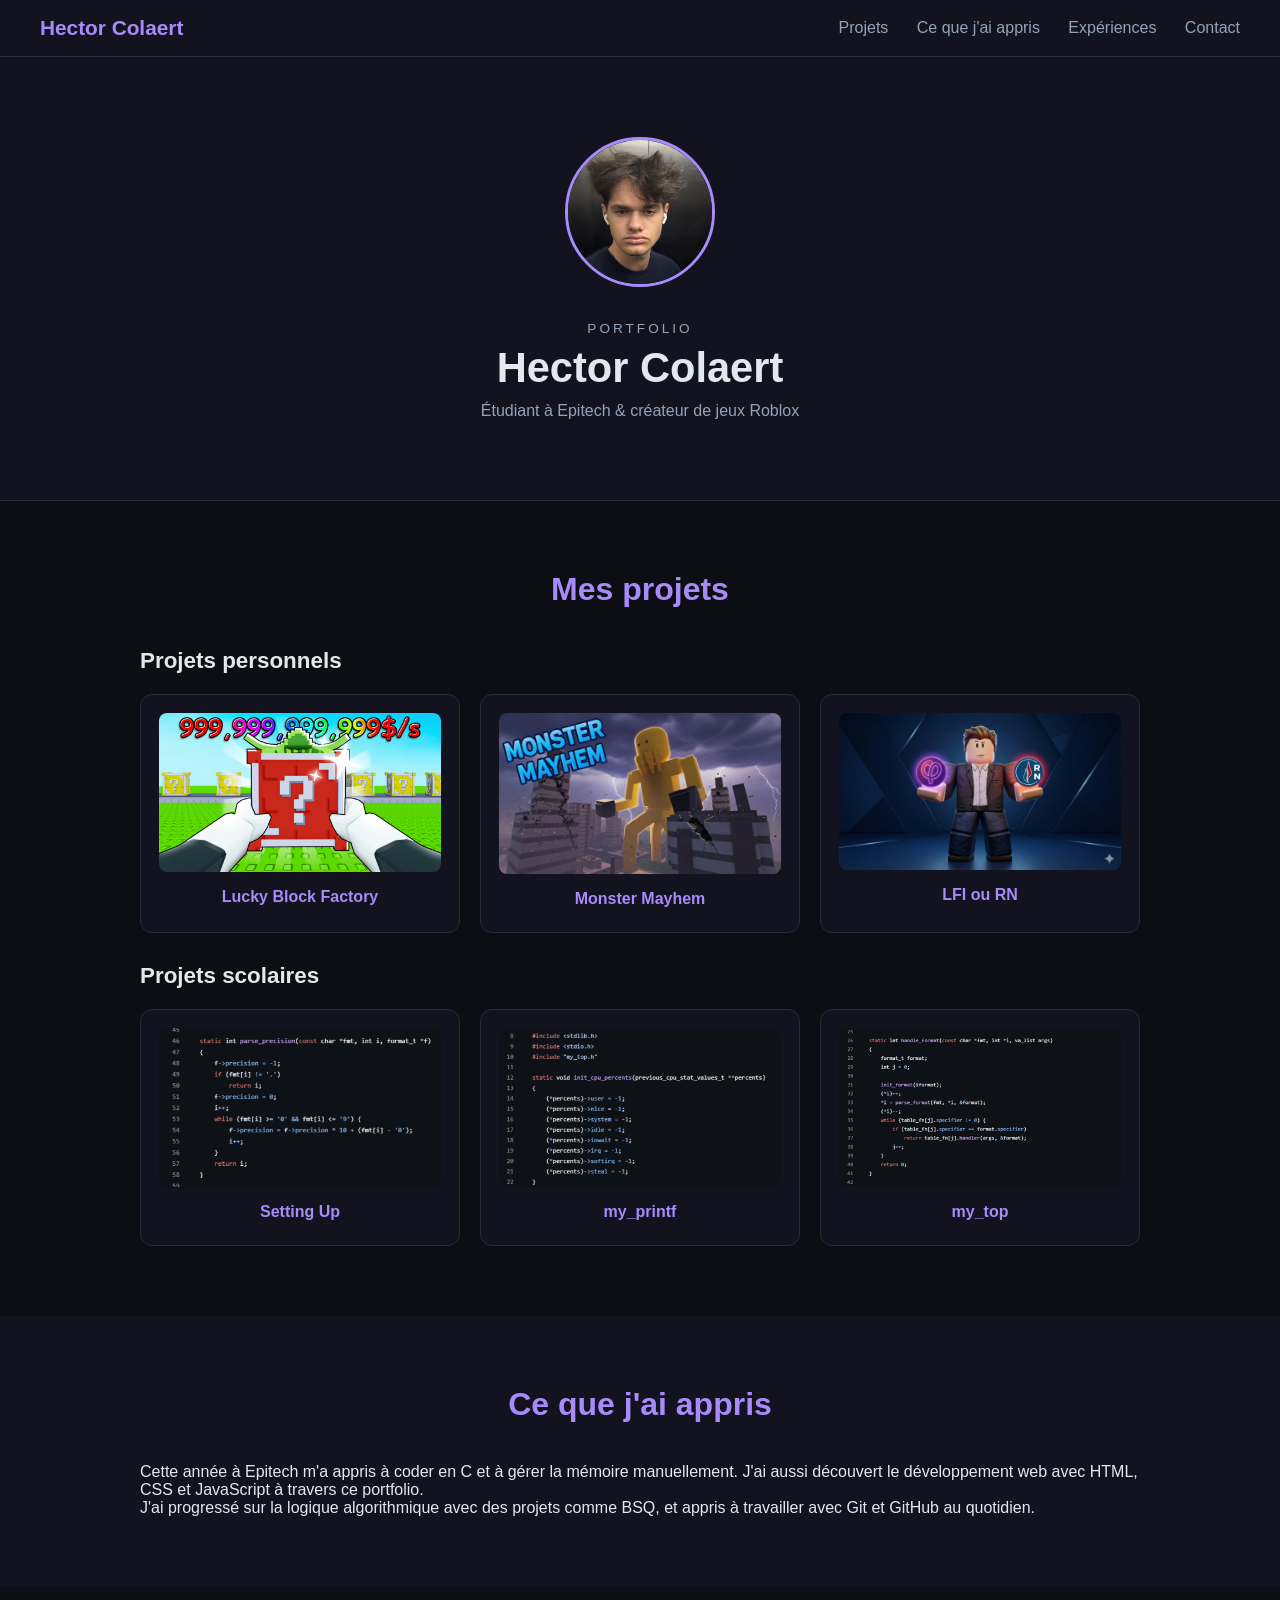
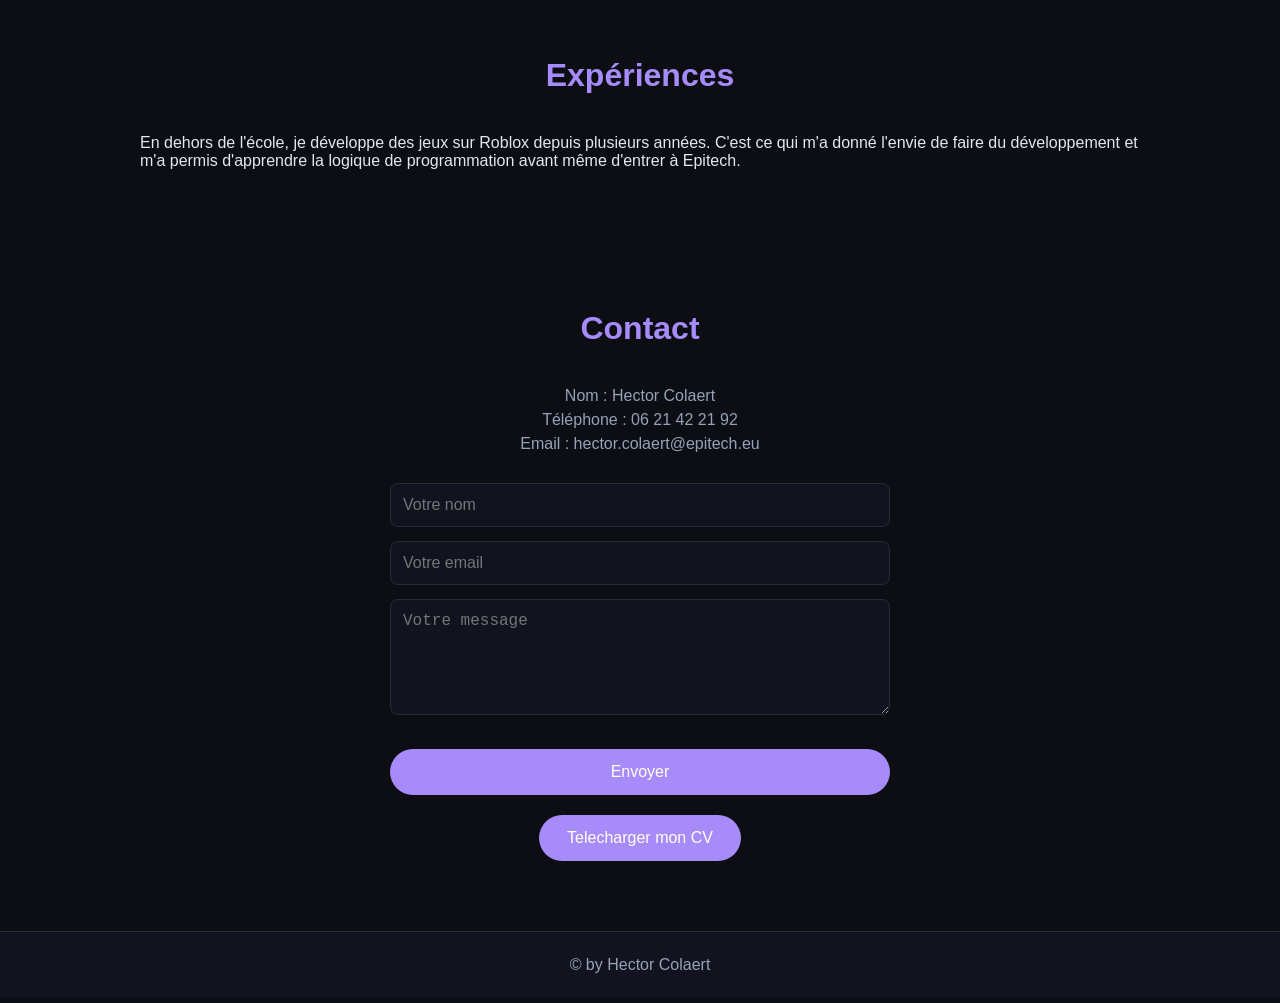
==== index.html @ 23e1df90 "feat: full portfolio added" ====
<!DOCTYPE html>
<html lang="fr">
<head>
    <meta charset="UTF-8">
    <meta name="viewport" content="width=device-width, initial-scale=1.0">
    <title>Portfolio - Hector Colaert</title>
    <link rel="stylesheet" href="css/style.css">
</head>
<body>

    <nav class="navbar">
        <span class="logo">Hector Colaert</span>
        <div class="links">
            <a href="#projets">Projets</a>
            <a href="#parcours">Ce que j'ai appris</a>
            <a href="#experiences">Expériences</a>
            <a href="#contact">Contact</a>
        </div>
    </nav>

    <header class="hero">
        <img src="assets/Images/pp.png" alt="Photo de Hector Colaert" class="hero__photo">
        <p class="hero__label">PORTFOLIO</p>
        <h1>Hector Colaert</h1>
        <p>Étudiant à Epitech &amp; créateur de jeux Roblox</p>
    </header>

    <section id="projets">
        <div class="container">
            <h2>Mes projets</h2>

            <h3 class="sous-titre">Projets personnels</h3>
            <div class="grille" id="grille-perso"></div>

            <h3 class="sous-titre">Projets scolaires</h3>
            <div class="grille" id="grille-pro"></div>
        </div>
    </section>

    <section id="parcours" class="alt">
        <div class="container">
            <h2>Ce que j'ai appris</h2>
            <p>Cette année à Epitech m'a appris à coder en C et à gérer la mémoire manuellement. J'ai aussi découvert le développement web avec HTML, CSS et JavaScript à travers ce portfolio.</p>
            <p>J'ai progressé sur la logique algorithmique avec des projets comme BSQ, et appris à travailler avec Git et GitHub au quotidien.</p>
        </div>
    </section>

    <section id="experiences">
        <div class="container">
            <h2>Expériences</h2>
            <p>En dehors de l'école, je développe des jeux sur Roblox depuis plusieurs années. C'est ce qui m'a donné l'envie de faire du développement et m'a permis d'apprendre la logique de programmation avant même d'entrer à Epitech.</p>
        </div>
    </section>

    <section id="contact">
        <div class="container">
            <h2>Contact</h2>
            <p>Nom : Hector Colaert</p>
            <p>Téléphone : 06 21 42 21 92</p>
            <p>Email : hector.colaert@epitech.eu</p>

            <form class="formulaire">
                <input type="text" placeholder="Votre nom">
                <input type="email" placeholder="Votre email">
                <textarea rows="5" placeholder="Votre message"></textarea>
                <button type="submit" class="bouton">Envoyer</button>
            </form>

            <a class="bouton" href="assets/CV/CV_Hector.pdf" download>Telecharger mon CV</a>
        </div>
    </section>

    <footer>
        <p>&copy; by Hector Colaert</p>
    </footer>

    <div class="modal" id="modal">
        <div class="modal__contenu">
            <span class="modal__fermer" id="modal-fermer">&times;</span>
            <img id="modal-image" src="" alt="">
            <h3 id="modal-nom"></h3>
            <p id="modal-des"></p>
            <a id="modal-lien" href="" target="_blank" class="bouton">Voir le projet</a>
        </div>
    </div>

    <script src="Links/games.js"></script>
    <script src="js/main.js"></script>
</body>
</html>
---- css/style.css ----
* { margin: 0; padding: 0; box-sizing: border-box; }

body {
    font-family: 'Segoe UI', sans-serif;
    background: #0d0d14;
    color: #e2e8f0;
}

.navbar {
    display: flex;
    justify-content: space-between;
    align-items: center;
    background: #13131f;
    padding: 16px 40px;
    position: sticky;
    top: 0;
    border-bottom: 1px solid #2a2a3d;
}

.logo { color: #a78bfa; font-weight: bold; font-size: 1.3rem; }
.links a { color: #94a3b8; text-decoration: none; margin-left: 24px; }
.links a:hover { color: #a78bfa; }

.hero {
    background: #13131f;
    text-align: center;
    padding: 80px 20px;
    border-bottom: 1px solid #2a2a3d;
}
.hero h1 { font-size: 2.6rem; }
.hero p { color: #94a3b8; margin-top: 10px; }

.hero__photo {
    width: 150px;
    height: 150px;
    border-radius: 50%;
    border: 3px solid #a78bfa;
    margin-bottom: 20px;
}

.hero__label {
    color: #94a3b8;
    letter-spacing: 3px;
    font-size: 0.85rem;
    margin-bottom: 8px;
}

section { padding: 70px 20px; }
section.alt { background: #13131f; }
.container { max-width: 1000px; margin: 0 auto; }

h2 { color: #a78bfa; text-align: center; font-size: 2rem; margin-bottom: 40px; }
.sous-titre { font-size: 1.4rem; margin: 30px 0 20px; }

.grille {
    display: grid;
    grid-template-columns: repeat(3, 1fr);
    gap: 20px;
}

.projet {
    background: #13131f;
    border: 1px solid #2a2a3d;
    border-radius: 12px;
    padding: 18px;
    text-align: center;
    cursor: pointer;
    transition: border-color .2s, transform .2s;
}

.projet:hover {
    transform: translateY(-5px);
    border-color: #a78bfa;
}

.projet img { width: 100%; border-radius: 8px; }
.projet h4 { color: #a78bfa; margin: 12px 0 6px; }

.modal {
    display: none;
    position: fixed;
    top: 0;
    left: 0;
    width: 100%;
    height: 100%;
    background: rgba(0, 0, 0, 0.75);
    justify-content: center;
    align-items: center;
    z-index: 100;
}
.modal.ouvert { display: flex; }
.modal__contenu {
    background: #13131f;
    border: 1px solid #2a2a3d;
    border-radius: 12px;
    padding: 30px;
    max-width: 450px;
    width: 90%;
    text-align: center;
    position: relative;
}

.modal__contenu img { width: 100%; border-radius: 8px; }
.modal__contenu h3 { color: #a78bfa; margin: 16px 0 10px; }
.modal__contenu p { color: #94a3b8; margin-bottom: 20px; }

.modal__fermer {
    position: absolute;
    top: 12px;
    right: 18px;
    font-size: 1.8rem;
    cursor: pointer;
    color: #94a3b8;
}

#contact { text-align: center; }
#contact p { color: #94a3b8; margin: 6px 0; }

.formulaire {
    display: flex;
    flex-direction: column;
    gap: 14px;
    max-width: 500px;
    margin: 30px auto 0;
}

.formulaire input,
.formulaire textarea {
    padding: 12px;
    border-radius: 8px;
    border: 1px solid #2a2a3d;
    background: #13131f;
    color: #e2e8f0;
    font-size: 1rem;
}

.formulaire textarea { resize: vertical; }
.bouton {
    display: inline-block;
    background: #a78bfa;
    color: white;
    padding: 14px 28px;
    border-radius: 30px;
    text-decoration: none;
    margin-top: 20px;
    border: none;
    cursor: pointer;
    font-size: 1rem;
}
.bouton:hover { background: #7c3aed; }

footer {
    background: #13131f;
    color: #94a3b8;
    text-align: center;
    padding: 24px;
    border-top: 1px solid #2a2a3d;
}

@media (max-width: 700px) {
    .grille { grid-template-columns: 1fr; }
    .navbar { flex-direction: column; gap: 10px; }
}
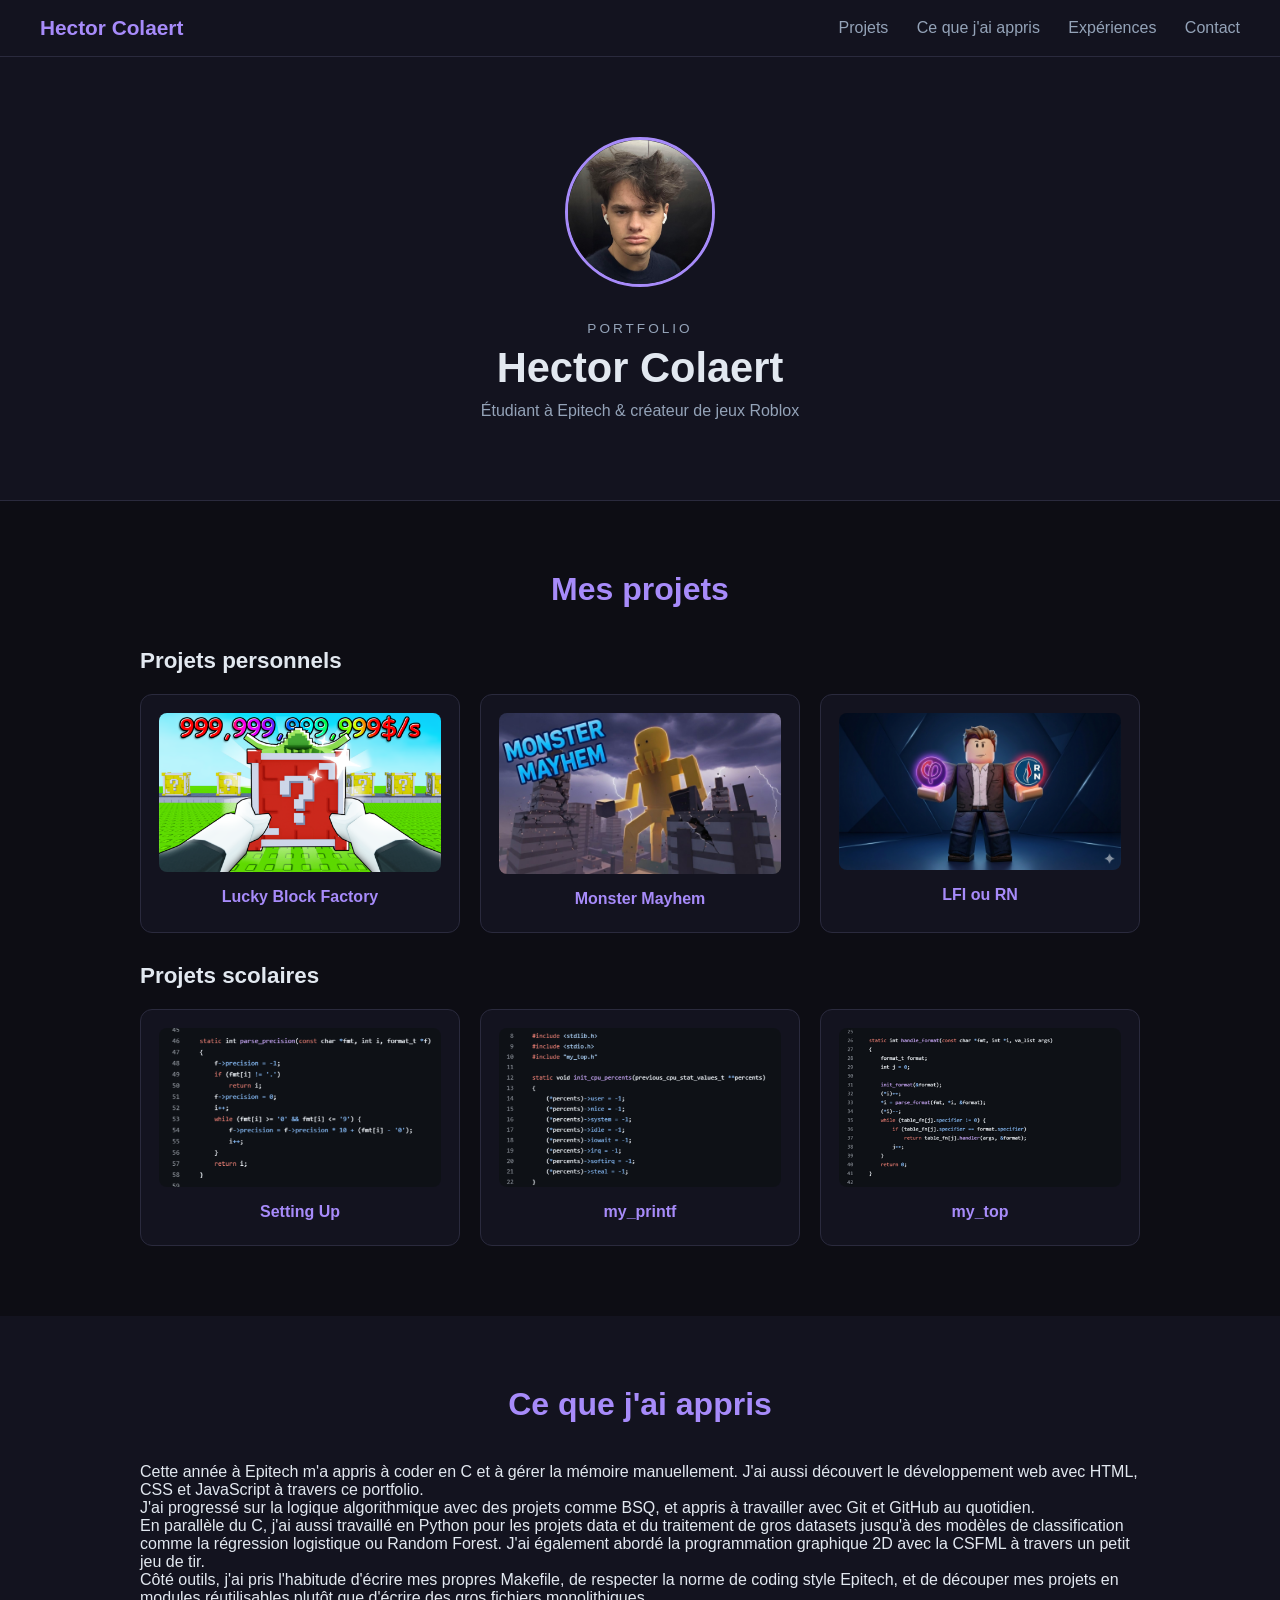
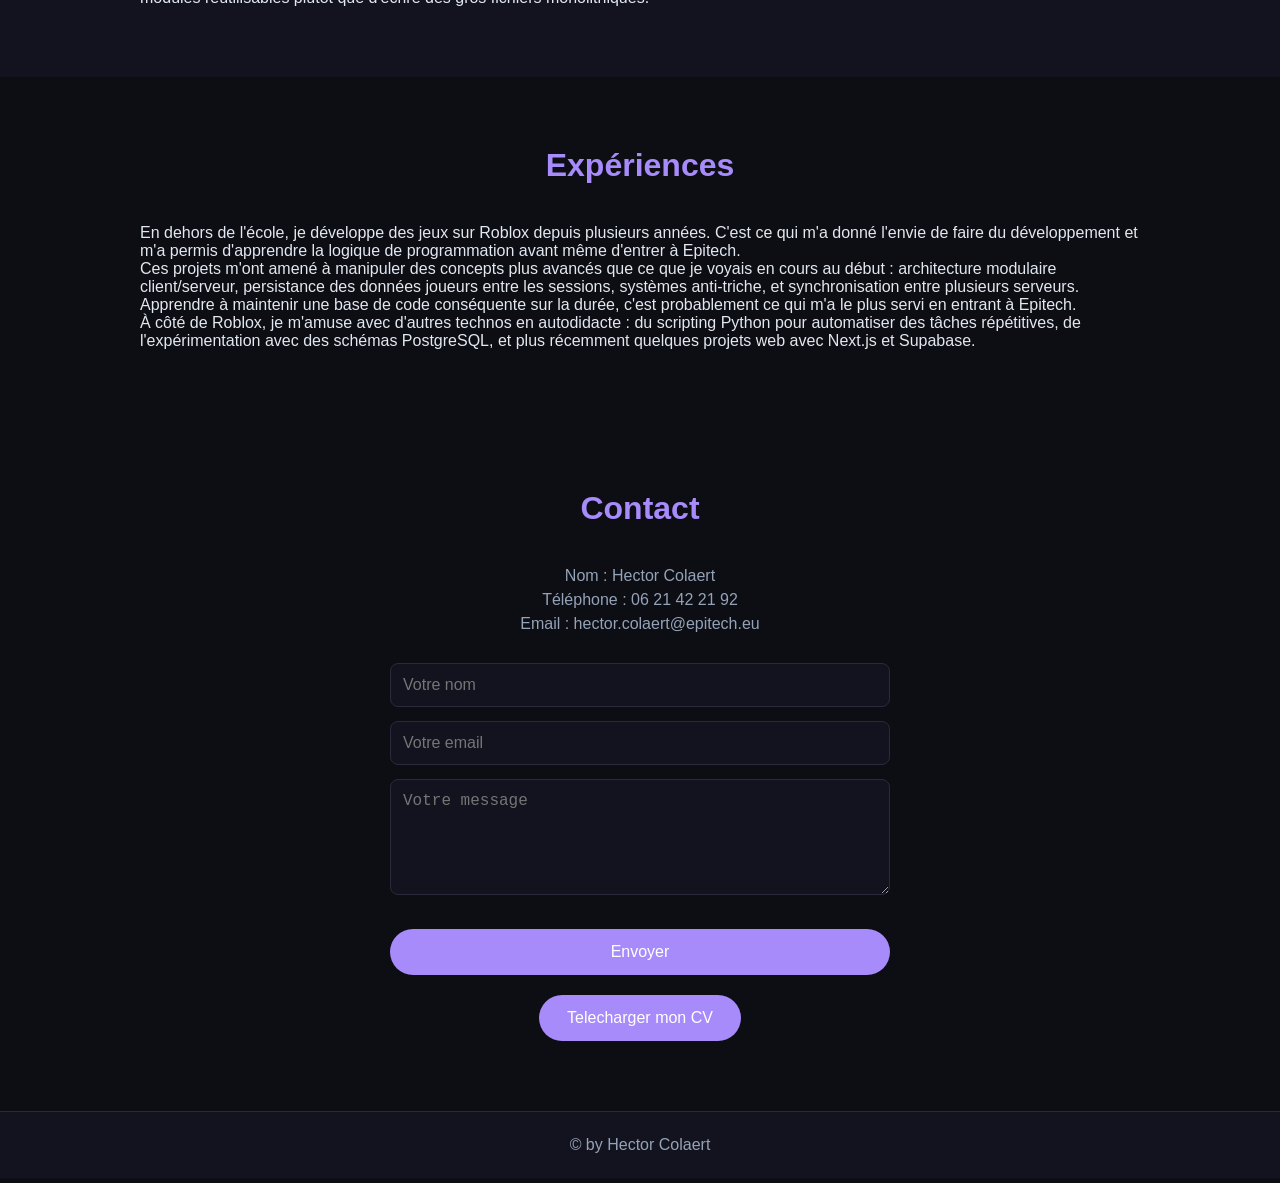
==== commit ab72f796: "fix: expérience et parcours enrichis" ====
--- a/index.html
+++ b/index.html
@@ -37,20 +37,24 @@
         </div>
     </section>
 
-    <section id="parcours" class="alt">
-        <div class="container">
-            <h2>Ce que j'ai appris</h2>
-            <p>Cette année à Epitech m'a appris à coder en C et à gérer la mémoire manuellement. J'ai aussi découvert le développement web avec HTML, CSS et JavaScript à travers ce portfolio.</p>
-            <p>J'ai progressé sur la logique algorithmique avec des projets comme BSQ, et appris à travailler avec Git et GitHub au quotidien.</p>
-        </div>
-    </section>
+<section id="parcours" class="alt">
+    <div class="container">
+        <h2>Ce que j'ai appris</h2>
+        <p>Cette année à Epitech m'a appris à coder en C et à gérer la mémoire manuellement. J'ai aussi découvert le développement web avec HTML, CSS et JavaScript à travers ce portfolio.</p>
+        <p>J'ai progressé sur la logique algorithmique avec des projets comme BSQ, et appris à travailler avec Git et GitHub au quotidien.</p>
+        <p>En parallèle du C, j'ai aussi travaillé en Python pour les projets data et du traitement de gros datasets jusqu'à des modèles de classification comme la régression logistique ou Random Forest. J'ai également abordé la programmation graphique 2D avec la CSFML à travers un petit jeu de tir.</p>
+        <p>Côté outils, j'ai pris l'habitude d'écrire mes propres Makefile, de respecter la norme de coding style Epitech, et de découper mes projets en modules réutilisables plutôt que d'écrire des gros fichiers monolithiques.</p>
+    </div>
+</section>
 
-    <section id="experiences">
-        <div class="container">
-            <h2>Expériences</h2>
-            <p>En dehors de l'école, je développe des jeux sur Roblox depuis plusieurs années. C'est ce qui m'a donné l'envie de faire du développement et m'a permis d'apprendre la logique de programmation avant même d'entrer à Epitech.</p>
-        </div>
-    </section>
+<section id="experiences">
+    <div class="container">
+        <h2>Expériences</h2>
+        <p>En dehors de l'école, je développe des jeux sur Roblox depuis plusieurs années. C'est ce qui m'a donné l'envie de faire du développement et m'a permis d'apprendre la logique de programmation avant même d'entrer à Epitech.</p>
+        <p>Ces projets m'ont amené à manipuler des concepts plus avancés que ce que je voyais en cours au début : architecture modulaire client/serveur, persistance des données joueurs entre les sessions, systèmes anti-triche, et synchronisation entre plusieurs serveurs. Apprendre à maintenir une base de code conséquente sur la durée, c'est probablement ce qui m'a le plus servi en entrant à Epitech.</p>
+        <p>À côté de Roblox, je m'amuse avec d'autres technos en autodidacte : du scripting Python pour automatiser des tâches répétitives, de l'expérimentation avec des schémas PostgreSQL, et plus récemment quelques projets web avec Next.js et Supabase.</p>
+    </div>
+</section>
 
     <section id="contact">
         <div class="container">
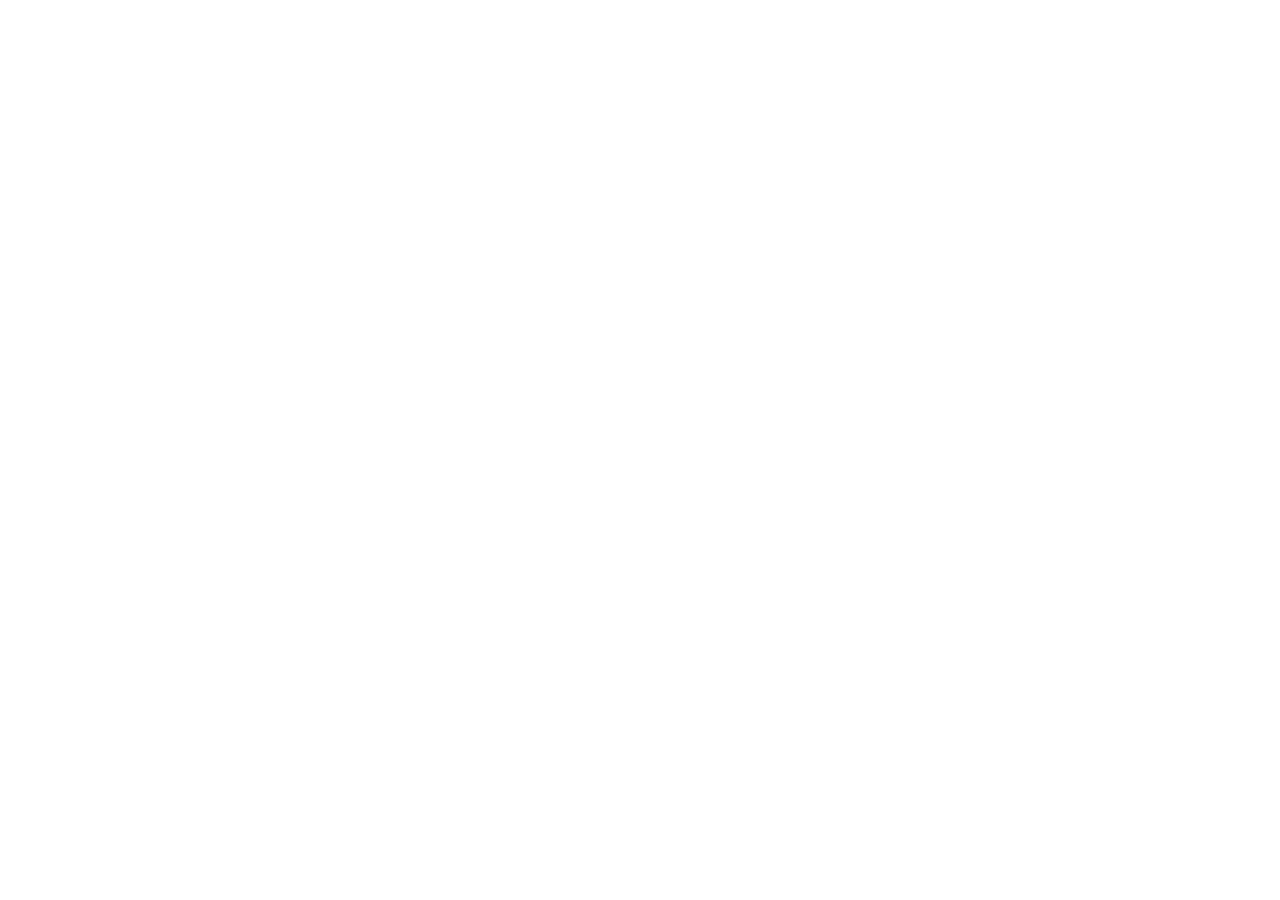
==== commit c479d19e: "feat: React + Vite + TS portfolio scaffold (WIP, English) Move legacy French static site to legacy-f" ====
--- a/index.html
+++ b/index.html
@@ -1,94 +1,13 @@
-<!DOCTYPE html>
-<html lang="fr">
-<head>
-    <meta charset="UTF-8">
-    <meta name="viewport" content="width=device-width, initial-scale=1.0">
-    <title>Portfolio - Hector Colaert</title>
-    <link rel="stylesheet" href="css/style.css">
-</head>
-<body>
-
-    <nav class="navbar">
-        <span class="logo">Hector Colaert</span>
-        <div class="links">
-            <a href="#projets">Projets</a>
-            <a href="#parcours">Ce que j'ai appris</a>
-            <a href="#experiences">Expériences</a>
-            <a href="#contact">Contact</a>
-        </div>
-    </nav>
-
-    <header class="hero">
-        <img src="assets/Images/pp.png" alt="Photo de Hector Colaert" class="hero__photo">
-        <p class="hero__label">PORTFOLIO</p>
-        <h1>Hector Colaert</h1>
-        <p>Étudiant à Epitech &amp; créateur de jeux Roblox</p>
-    </header>
-
-    <section id="projets">
-        <div class="container">
-            <h2>Mes projets</h2>
-
-            <h3 class="sous-titre">Projets personnels</h3>
-            <div class="grille" id="grille-perso"></div>
-
-            <h3 class="sous-titre">Projets scolaires</h3>
-            <div class="grille" id="grille-pro"></div>
-        </div>
-    </section>
-
-<section id="parcours" class="alt">
-    <div class="container">
-        <h2>Ce que j'ai appris</h2>
-        <p>Cette année à Epitech m'a appris à coder en C et à gérer la mémoire manuellement. J'ai aussi découvert le développement web avec HTML, CSS et JavaScript à travers ce portfolio.</p>
-        <p>J'ai progressé sur la logique algorithmique avec des projets comme BSQ, et appris à travailler avec Git et GitHub au quotidien.</p>
-        <p>En parallèle du C, j'ai aussi travaillé en Python pour les projets data et du traitement de gros datasets jusqu'à des modèles de classification comme la régression logistique ou Random Forest. J'ai également abordé la programmation graphique 2D avec la CSFML à travers un petit jeu de tir.</p>
-        <p>Côté outils, j'ai pris l'habitude d'écrire mes propres Makefile, de respecter la norme de coding style Epitech, et de découper mes projets en modules réutilisables plutôt que d'écrire des gros fichiers monolithiques.</p>
-    </div>
-</section>
-
-<section id="experiences">
-    <div class="container">
-        <h2>Expériences</h2>
-        <p>En dehors de l'école, je développe des jeux sur Roblox depuis plusieurs années. C'est ce qui m'a donné l'envie de faire du développement et m'a permis d'apprendre la logique de programmation avant même d'entrer à Epitech.</p>
-        <p>Ces projets m'ont amené à manipuler des concepts plus avancés que ce que je voyais en cours au début : architecture modulaire client/serveur, persistance des données joueurs entre les sessions, systèmes anti-triche, et synchronisation entre plusieurs serveurs. Apprendre à maintenir une base de code conséquente sur la durée, c'est probablement ce qui m'a le plus servi en entrant à Epitech.</p>
-        <p>À côté de Roblox, je m'amuse avec d'autres technos en autodidacte : du scripting Python pour automatiser des tâches répétitives, de l'expérimentation avec des schémas PostgreSQL, et plus récemment quelques projets web avec Next.js et Supabase.</p>
-    </div>
-</section>
-
-    <section id="contact">
-        <div class="container">
-            <h2>Contact</h2>
-            <p>Nom : Hector Colaert</p>
-            <p>Téléphone : 06 21 42 21 92</p>
-            <p>Email : hector.colaert@epitech.eu</p>
-
-            <form class="formulaire">
-                <input type="text" placeholder="Votre nom">
-                <input type="email" placeholder="Votre email">
-                <textarea rows="5" placeholder="Votre message"></textarea>
-                <button type="submit" class="bouton">Envoyer</button>
-            </form>
-
-            <a class="bouton" href="assets/CV/CV_Hector.pdf" download>Telecharger mon CV</a>
-        </div>
-    </section>
-
-    <footer>
-        <p>&copy; by Hector Colaert</p>
-    </footer>
-
-    <div class="modal" id="modal">
-        <div class="modal__contenu">
-            <span class="modal__fermer" id="modal-fermer">&times;</span>
-            <img id="modal-image" src="" alt="">
-            <h3 id="modal-nom"></h3>
-            <p id="modal-des"></p>
-            <a id="modal-lien" href="" target="_blank" class="bouton">Voir le projet</a>
-        </div>
-    </div>
-
-    <script src="Links/games.js"></script>
-    <script src="js/main.js"></script>
-</body>
-</html>+<!doctype html>
+<html lang="en">
+  <head>
+    <meta charset="UTF-8" />
+    <link rel="icon" type="image/svg+xml" href="/favicon.svg" />
+    <meta name="viewport" content="width=device-width, initial-scale=1.0" />
+    <title>app</title>
+  </head>
+  <body>
+    <div id="root"></div>
+    <script type="module" src="/src/main.tsx"></script>
+  </body>
+</html>
